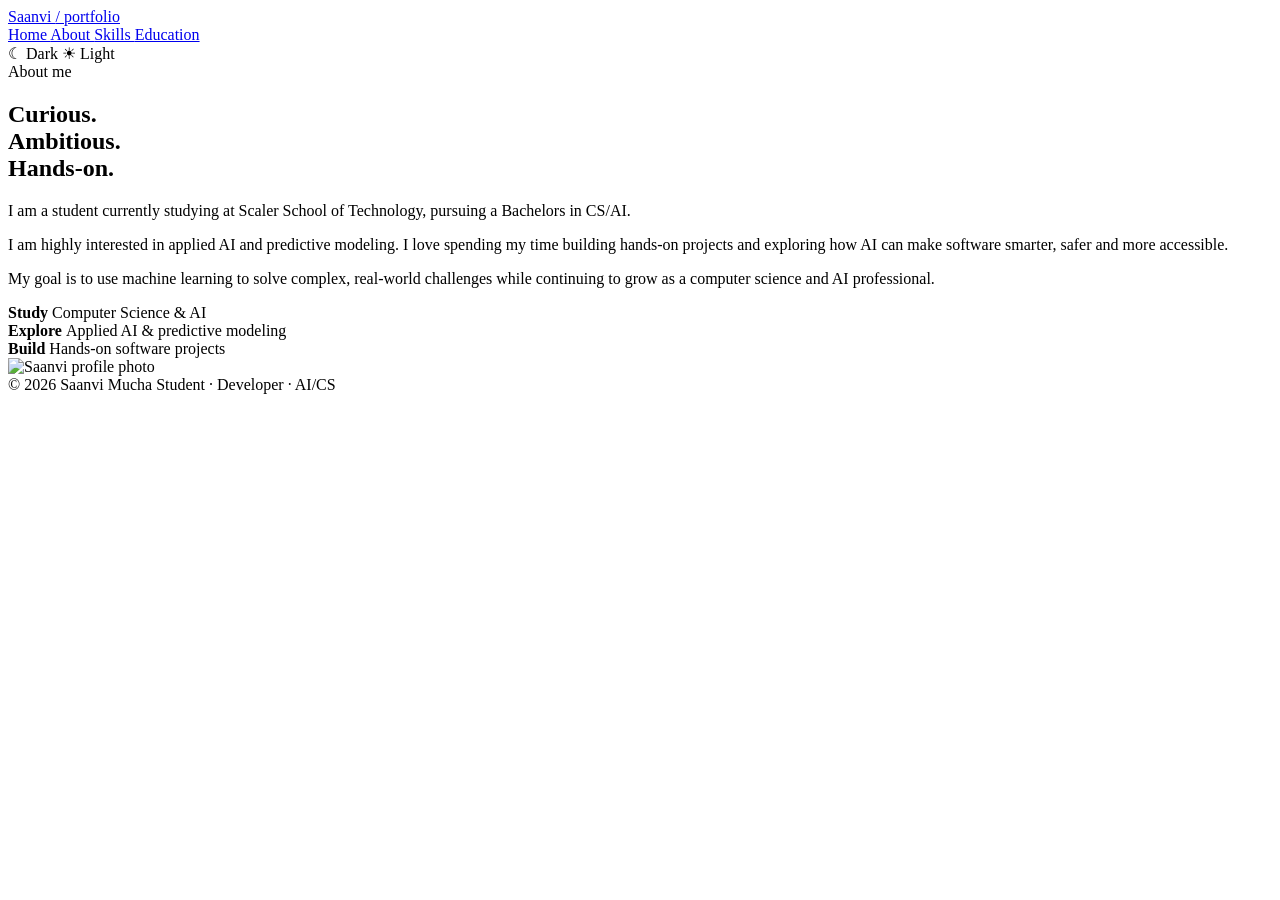
==== about.html @ 6f3a9a1b "Add files via upload" ====
<!DOCTYPE html>
<html lang="en">
    <head>
        <meta charset="utf-8"/>
        <meta content="width=device-width, initial-scale=1" name="viewport"/>
        <meta content="Saanvi Mucha — student, developer and AI/CS undergraduate portfolio." name="description"/>
        <title>
            Saanvi — About
        </title>
        <link href="css/style.css" rel="stylesheet"/>
    </head>
    <body>
        <input hidden="" id="dark" type="checkbox"/>
        <div class="site">
            <header class="nav">
                <div class="container nav-inner">
                    <a class="logo" href="index.html">
                        Saanvi
                        <span>
                            / portfolio
                        </span>
                    </a>
                    <nav class="links">
                        <a href="index.html">
                            Home
                        </a>
                        <a class="active" href="about.html">
                            About
                        </a>
                        <a href="skills.html">
                            Skills
                        </a>
                        <a href="education.html">
                            Education
                        </a>
                    </nav>
                    <div class="theme-toggle">
                        <label for="dark">
                            <span class="dark">
                                ☾ Dark
                            </span>
                            <span class="light">
                                ☀ Light
                            </span>
                        </label>
                    </div>
                </div>
            </header>
            <main>
                <section class="page-hero">
                    <div class="container">
                        <div class="eyebrow">
                            About me
                        </div>
                        <h1>
                            Curious.
                            <br/>
                            Ambitious.
                            <br/>
                            Hands-on.
                        </h1>
                    </div>
                </section>
                <section class="section">
                    <div class="container about-layout">
                        <div class="about-copy">
                            <p>
                                I am a student currently studying at Scaler School of Technology, pursuing a Bachelors in CS/AI.
                            </p>
                            <p>
                                I am highly interested in applied AI and predictive modeling. I love spending my time building hands-on projects and exploring how AI can make software smarter, safer and more accessible.
                            </p>
                            <p>
                                My goal is to use machine learning to solve complex, real-world challenges while continuing to grow as a computer science and AI professional.
                            </p>
                            <div class="about-highlights">
                                <div class="highlight">
                                    <strong>
                                        Study
                                    </strong>
                                    <span>
                                        Computer Science &amp; AI
                                    </span>
                                </div>
                                <div class="highlight">
                                    <strong>
                                        Explore
                                    </strong>
                                    <span>
                                        Applied AI &amp; predictive modeling
                                    </span>
                                </div>
                                <div class="highlight">
                                    <strong>
                                        Build
                                    </strong>
                                    <span>
                                        Hands-on software projects
                                    </span>
                                </div>
                            </div>
                        </div>
                        <div class="profile-placeholder">
                            <img alt="Saanvi profile photo" src="images/profile.jpg"/>
                        </div>
                    </div>
                </section>
            </main>
            <footer class="footer">
                <div class="container footer-inner">
                    <span>
                        © 2026 Saanvi Mucha
                    </span>
                    <span>
                        Student · Developer · AI/CS
                    </span>
                </div>
            </footer>
        </div>
    </body>
</html>
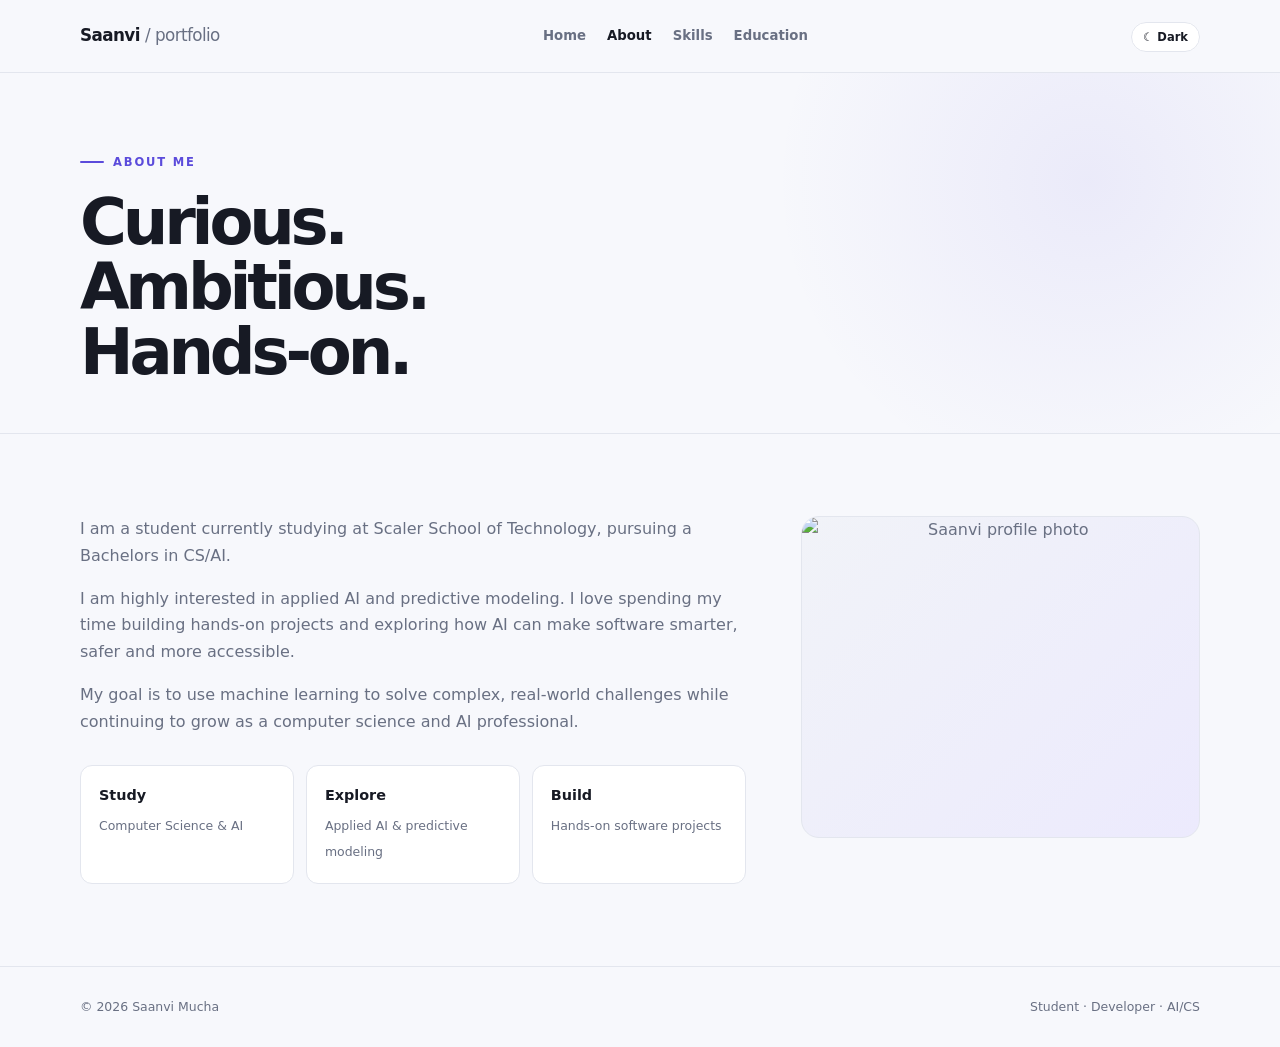
==== commit f02ea22c: "Fix stylesheet link path in about.html" ====
--- a/about.html
+++ b/about.html
@@ -7,7 +7,7 @@
         <title>
             Saanvi — About
         </title>
-        <link href="css/style.css" rel="stylesheet"/>
+        <link href="style.css" rel="stylesheet"/>
     </head>
     <body>
         <input hidden="" id="dark" type="checkbox"/>
--- a/style.css
+++ b/style.css
@@ -0,0 +1,773 @@
+:root {
+    --bg:#f7f8fc;
+    --surface:#ffffff;
+    --surface-2:#f1f3f8;
+    --text:#171a24;
+    --muted:#697083;
+    --border:#e3e6ee;
+    --accent:#5b4bdb;
+    --accent-2:#e65b91;
+    --accent-3:#20a99d;
+    --accent-soft:#eceafd;
+    --shadow:0 12px 35px rgba(25,29,45,.07);
+}
+#dark:checked ~ .site {
+    --bg:#0d1018;
+    --surface:#151925;
+    --surface-2:#1e2331;
+    --text:#f5f6fb;
+    --muted:#a6adbf;
+    --border:#2c3242;
+    --accent:#9a8cff;
+    --accent-2:#f080ad;
+    --accent-3:#4dd2c5;
+    --accent-soft:#29264a;
+    --shadow:0 15px 40px rgba(0,0,0,.25);
+}
+* {
+    box-sizing:border-box;
+    margin:0;
+    padding:0;
+}
+html {
+    scroll-behavior:smooth;
+}
+body {
+    font-family:Inter,ui-sans-serif,system-ui,-apple-system,BlinkMacSystemFont,"Segoe UI",Arial,sans-serif;
+    background:var(--bg);
+    color:var(--text);
+    line-height:1.65;
+}
+a {
+    color:inherit;
+    text-decoration:none;
+}
+.site {
+    min-height:100vh;
+    background:var(--bg);
+    color:var(--text);
+}
+.container {
+    width:min(1120px,90%);
+    margin:auto;
+}
+/* NAVIGATION */ .nav {
+    position:sticky;
+    top:0;
+    z-index:30;
+    background:color-mix(in srgb,var(--bg) 92%,transparent);
+    backdrop-filter:blur(14px);
+    border-bottom:1px solid var(--border);
+}
+.nav-inner {
+    min-height:72px;
+    display:flex;
+    align-items:center;
+    justify-content:space-between;
+    gap:25px;
+}
+.logo {
+    font-size:1.05rem;
+    font-weight:800;
+    letter-spacing:-.035em;
+}
+.logo span {
+    font-weight:450;
+    color:var(--muted);
+}
+.links {
+    display:flex;
+    align-items:center;
+    gap:21px;
+}
+.links a {
+    font-size:.83rem;
+    color:var(--muted);
+    font-weight:650;
+}
+.links a:hover,.links a.active {
+    color:var(--text);
+}
+.theme-toggle {
+    position:relative;
+}
+.theme-toggle input {
+    position:absolute;
+    opacity:0;
+}
+.theme-toggle label {
+    cursor:pointer;
+    border:1px solid var(--border);
+    padding:7px 11px;
+    border-radius:999px;
+    font-size:.72rem;
+    font-weight:700;
+    background:var(--surface);
+}
+.theme-toggle .light {
+    display:none;
+}
+#dark:checked ~ .site .theme-toggle .dark {
+    display:none;
+}
+#dark:checked ~ .site .theme-toggle .light {
+    display:inline;
+}
+/* HOME */ .hero {
+    padding:92px 0 88px;
+    border-bottom:1px solid var(--border);
+    background: radial-gradient(circle at 84% 20%,rgba(91,75,219,.10),transparent 28%), radial-gradient(circle at 93% 82%,rgba(230,91,145,.08),transparent 24%);
+}
+.hero-inner {
+    display:grid;
+    grid-template-columns:1.2fr .8fr;
+    gap:70px;
+    align-items:center;
+}
+.eyebrow {
+    display:inline-flex;
+    align-items:center;
+    gap:9px;
+    color:var(--accent);
+    font-size:.72rem;
+    text-transform:uppercase;
+    letter-spacing:.16em;
+    font-weight:850;
+    margin-bottom:18px;
+}
+.eyebrow:before {
+    content:"";
+    width:24px;
+    height:2px;
+    background:var(--accent);
+    border-radius:5px;
+}
+h1 {
+    font-size:clamp(2.8rem,5.2vw,5rem);
+    line-height:1.02;
+    letter-spacing:-.065em;
+    font-weight:780;
+    max-width:720px;
+}
+.hero h1 span {
+    color:var(--accent);
+}
+.lead {
+    font-size:1.02rem;
+    color:var(--muted);
+    max-width:650px;
+    margin:24px 0 28px;
+}
+.actions {
+    display:flex;
+    gap:11px;
+    flex-wrap:wrap;
+}
+.btn {
+    display:inline-block;
+    padding:11px 17px;
+    border:1px solid var(--border);
+    border-radius:8px;
+    font-size:.84rem;
+    font-weight:750;
+    background:var(--surface);
+}
+.btn.primary {
+    color:#fff;
+    background:var(--accent);
+    border-color:var(--accent);
+    box-shadow:0 9px 22px rgba(91,75,219,.20);
+}
+.btn:hover {
+    border-color:var(--accent);
+}
+/* PROFESSIONAL HERO CARD */ .hero-card {
+    background:var(--surface);
+    border:1px solid var(--border);
+    border-radius:20px;
+    padding:27px;
+    box-shadow:var(--shadow);
+}
+.hero-card-top {
+    display:flex;
+    justify-content:space-between;
+    align-items:center;
+    margin-bottom:42px;
+}
+.hero-card-label {
+    font-size:.7rem;
+    text-transform:uppercase;
+    letter-spacing:.13em;
+    color:var(--muted);
+    font-weight:750;
+}
+.hero-mark {
+    width:52px;
+    height:52px;
+    border-radius:14px;
+    background:var(--accent-soft);
+    color:var(--accent);
+    display:grid;
+    place-items:center;
+    font-size:1.05rem;
+    font-weight:850;
+}
+.hero-card-copy h2 {
+    font-size:1.55rem;
+    line-height:1.2;
+    letter-spacing:-.04em;
+    margin-bottom:10px;
+}
+.hero-card-copy p {
+    font-size:.9rem;
+    color:var(--muted);
+}
+.hero-card-bottom {
+    display:grid;
+    grid-template-columns:1fr 1fr;
+    gap:18px;
+    margin-top:34px;
+    padding-top:18px;
+    border-top:1px solid var(--border);
+}
+.hero-stat strong {
+    display:block;
+    font-size:.9rem;
+}
+.hero-stat span {
+    font-size:.7rem;
+    color:var(--muted);
+}
+/* SECTIONS */ .section {
+    padding:82px 0;
+}
+.section-head {
+    display:flex;
+    justify-content:space-between;
+    align-items:end;
+    gap:35px;
+    margin-bottom:32px;
+}
+.section-kicker {
+    color:var(--accent);
+    font-size:.7rem;
+    text-transform:uppercase;
+    letter-spacing:.16em;
+    font-weight:850;
+    margin-bottom:9px;
+}
+.section-title {
+    font-size:clamp(2rem,3.5vw,3rem);
+    line-height:1.05;
+    letter-spacing:-.055em;
+}
+.section-intro {
+    max-width:560px;
+    color:var(--muted);
+    font-size:.92rem;
+}
+.grid {
+    display:grid;
+    gap:18px;
+}
+.grid-2 {
+    grid-template-columns:repeat(2,1fr);
+}
+.grid-3 {
+    grid-template-columns:repeat(3,1fr);
+}
+.card {
+    background:var(--surface);
+    border:1px solid var(--border);
+    border-radius:15px;
+    padding:25px;
+    box-shadow:var(--shadow);
+}
+.card h3 {
+    font-size:1.08rem;
+    letter-spacing:-.02em;
+    margin-bottom:7px;
+}
+.card p {
+    color:var(--muted);
+    font-size:.9rem;
+}
+.number {
+    font-size:.7rem;
+    color:var(--accent);
+    font-weight:850;
+    margin-bottom:25px;
+}
+.tags {
+    display:flex;
+    gap:7px;
+    flex-wrap:wrap;
+    margin-top:16px;
+}
+.tag {
+    font-size:.7rem;
+    color:var(--muted);
+    border:1px solid var(--border);
+    padding:5px 9px;
+    border-radius:999px;
+    background:var(--surface-2);
+}
+/* INNER PAGES */ .page-hero {
+    padding:72px 0 48px;
+    border-bottom:1px solid var(--border);
+    background:radial-gradient(circle at 85% 30%,rgba(91,75,219,.08),transparent 28%);
+}
+.page-hero h1 {
+    font-size:clamp(2.6rem,5vw,4.3rem);
+}
+.about-layout {
+    display:grid;
+    grid-template-columns:1.25fr .75fr;
+    gap:55px;
+    align-items:start;
+}
+.about-copy p {
+    color:var(--muted);
+    font-size:1rem;
+    margin-bottom:17px;
+}
+.profile-placeholder {
+    min-height:320px;
+    border:1px solid var(--border);
+    border-radius:18px;
+    display:grid;
+    place-items:center;
+    text-align:center;
+    color:var(--muted);
+    background:linear-gradient(135deg,var(--surface-2),var(--accent-soft));
+}
+.skill {
+    margin-bottom:20px;
+}
+.skill-top {
+    display:flex;
+    justify-content:space-between;
+    margin-bottom:7px;
+}
+.skill-top span:last-child {
+    color:var(--muted);
+    font-size:.75rem;
+}
+.bar {
+    height:7px;
+    background:var(--surface-2);
+    border-radius:20px;
+    overflow:hidden;
+}
+.fill {
+    height:100%;
+    background:linear-gradient(90deg,var(--accent),var(--accent-2));
+    width:75%;
+}
+.timeline {
+    border-left:1px solid var(--border);
+    padding-left:25px;
+}
+.timeline-item {
+    position:relative;
+    padding-bottom:32px;
+}
+.timeline-item:before {
+    content:"";
+    position:absolute;
+    width:8px;
+    height:8px;
+    border-radius:50%;
+    background:var(--accent);
+    left:-30px;
+    top:8px;
+}
+.timeline-date {
+    font-size:.7rem;
+    color:var(--accent);
+    font-weight:800;
+    letter-spacing:.1em;
+    text-transform:uppercase;
+}
+.project-card {
+    min-height:250px;
+}
+.project-image {
+    height:125px;
+    border:1px dashed var(--border);
+    border-radius:10px;
+    display:grid;
+    place-items:center;
+    color:var(--muted);
+    background:var(--surface-2);
+    margin-bottom:18px;
+}
+.post-meta {
+    font-size:.7rem;
+    color:var(--accent);
+    margin-bottom:8px;
+    font-weight:800;
+}
+.contact-list {
+    display:grid;
+    gap:10px;
+}
+.contact-item {
+    padding:17px;
+    border:1px solid var(--border);
+    border-radius:12px;
+    background:var(--surface);
+}
+.contact-item small {
+    display:block;
+    color:var(--accent);
+    font-size:.68rem;
+    text-transform:uppercase;
+    letter-spacing:.12em;
+    font-weight:800;
+}
+.form {
+    display:grid;
+    gap:14px;
+}
+label {
+    font-size:.8rem;
+    font-weight:750;
+}
+input,textarea {
+    width:100%;
+    margin-top:6px;
+    background:var(--surface);
+    color:var(--text);
+    border:1px solid var(--border);
+    border-radius:7px;
+    padding:11px;
+    font:inherit;
+}
+input:focus,textarea:focus {
+    outline:2px solid var(--accent-soft);
+    border-color:var(--accent);
+}
+textarea {
+    min-height:145px;
+    resize:vertical;
+}
+.notice {
+    padding:14px 17px;
+    border:1px solid var(--border);
+    background:var(--surface-2);
+    border-radius:10px;
+    color:var(--muted);
+}
+.footer {
+    border-top:1px solid var(--border);
+    padding:30px 0;
+    color:var(--muted);
+    font-size:.78rem;
+}
+.footer-inner {
+    display:flex;
+    justify-content:space-between;
+    gap:20px;
+    flex-wrap:wrap;
+}
+@media(max-width:800px) {
+    .links {
+        gap:11px;
+    }
+    .links a:nth-child(n+5) {
+        display:none;
+    }
+    .hero {
+        padding:70px 0;
+    }
+    .hero-inner,.about-layout,.grid-2,.grid-3 {
+        grid-template-columns:1fr;
+    }
+    .hero-inner {
+        gap:42px;
+    }
+    .section {
+        padding:62px 0;
+    }
+    .section-head {
+        display:block;
+    }
+    .section-intro {
+        margin-top:12px;
+    }
+    .nav-inner {
+        min-height:65px;
+    }
+}
+/* Portfolio polish */ .home-intro {
+    display:grid;
+    grid-template-columns:1.05fr .95fr;
+    gap:45px;
+    align-items:start;
+}
+.focus-list {
+    display:grid;
+    gap:10px;
+}
+.focus-item {
+    display:flex;
+    gap:13px;
+    align-items:flex-start;
+    padding:15px 0;
+    border-bottom:1px solid var(--border);
+}
+.focus-item:last-child {
+    border-bottom:0;
+}
+.focus-dot {
+    width:8px;
+    height:8px;
+    border-radius:50%;
+    background:var(--accent);
+    margin-top:9px;
+    flex:none;
+}
+.focus-item strong {
+    display:block;
+    font-size:.9rem;
+}
+.focus-item span {
+    display:block;
+    color:var(--muted);
+    font-size:.82rem;
+    margin-top:2px;
+}
+.mini-label {
+    font-size:.68rem;
+    text-transform:uppercase;
+    letter-spacing:.14em;
+    color:var(--accent);
+    font-weight:850;
+}
+.about-highlights {
+    display:grid;
+    grid-template-columns:repeat(3,1fr);
+    gap:12px;
+    margin-top:30px;
+}
+.highlight {
+    padding:18px;
+    border:1px solid var(--border);
+    border-radius:12px;
+    background:var(--surface);
+}
+.highlight strong {
+    display:block;
+    font-size:.9rem;
+    margin-bottom:4px;
+}
+.highlight span {
+    color:var(--muted);
+    font-size:.78rem;
+}
+.skill-group {
+    margin-bottom:30px;
+}
+.skill-group h3 {
+    font-size:1rem;
+    margin-bottom:15px;
+}
+.skill-pills {
+    display:flex;
+    gap:9px;
+    flex-wrap:wrap;
+}
+.skill-pill {
+    padding:9px 13px;
+    border:1px solid var(--border);
+    background:var(--surface);
+    border-radius:9px;
+    font-size:.82rem;
+    font-weight:700;
+}
+.edu-main {
+    position:relative;
+    padding-left:30px;
+    border-left:2px solid var(--border);
+}
+.edu-main:before {
+    content:"";
+    position:absolute;
+    left:-6px;
+    top:2px;
+    width:10px;
+    height:10px;
+    border-radius:50%;
+    background:var(--accent);
+}
+.edu-date {
+    font-size:.72rem;
+    color:var(--accent);
+    font-weight:850;
+    letter-spacing:.1em;
+    text-transform:uppercase;
+}
+.edu-main h2 {
+    font-size:1.55rem;
+    letter-spacing:-.035em;
+    margin:8px 0 4px;
+}
+.edu-main .school {
+    color:var(--muted);
+    font-size:.92rem;
+}
+.cert-list {
+    display:grid;
+    gap:11px;
+    margin-top:16px;
+}
+.cert {
+    padding:13px 14px;
+    border:1px solid var(--border);
+    border-radius:10px;
+    background:var(--surface);
+}
+.cert strong {
+    font-size:.82rem;
+}
+.resume-head {
+    display:flex;
+    justify-content:space-between;
+    gap:25px;
+    align-items:start;
+    padding-bottom:25px;
+    margin-bottom:25px;
+    border-bottom:1px solid var(--border);
+}
+.resume-head h2 {
+    font-size:1.8rem;
+    letter-spacing:-.04em;
+}
+.resume-meta {
+    color:var(--muted);
+    font-size:.82rem;
+    text-align:right;
+}
+.resume-section {
+    padding:19px 0;
+    border-bottom:1px solid var(--border);
+}
+.resume-section:last-child {
+    border-bottom:0;
+}
+.resume-section h3 {
+    font-size:.7rem;
+    color:var(--accent);
+    text-transform:uppercase;
+    letter-spacing:.14em;
+    margin-bottom:9px;
+}
+.resume-section p {
+    color:var(--muted);
+    font-size:.88rem;
+}
+.blog-card {
+    display:flex;
+    flex-direction:column;
+    height:100%;
+}
+.blog-card .read {
+    margin-top:auto;
+    padding-top:20px;
+    color:var(--accent);
+    font-size:.8rem;
+    font-weight:800;
+}
+.contact-intro {
+    max-width:620px;
+    color:var(--muted);
+    margin-bottom:28px;
+}
+@media(max-width:800px) {
+    .home-intro,.about-highlights {
+        grid-template-columns:1fr;
+    }
+    .resume-head {
+        display:block;
+    }
+    .resume-meta {
+        text-align:left;
+        margin-top:10px;
+    }
+}
+/* Education additions */ .education-list {
+    display:grid;
+    gap:1rem;
+    margin-top:1.5rem;
+}
+.education-card {
+    display:grid;
+    grid-template-columns:minmax(90px,140px) 1fr;
+    gap:1.25rem;
+    align-items:start;
+    padding:1.25rem 1.4rem;
+    border:1px solid rgba(91,75,219,.16);
+    border-radius:16px;
+    background:rgba(255,255,255,.7);
+    box-shadow:0 8px 24px rgba(20,24,40,.05);
+}
+.education-card h3 {
+    margin:.1rem 0 .35rem;
+}
+.education-card p {
+    margin:0;
+    opacity:.78;
+}
+.education-year {
+    font-weight:700;
+    color:#5b4bdb;
+}
+.education-status {
+    display:inline-block;
+    margin-top:.65rem;
+    padding:.28rem .65rem;
+    border-radius:999px;
+    background:rgba(32,169,157,.12);
+    color:#168579;
+    font-size:.82rem;
+    font-weight:600;
+}
+@media (max-width:600px) {
+    .education-card {
+        grid-template-columns:1fr;
+        gap:.5rem;
+    }
+}
+.hero-photo {
+    width:82px;
+    height:82px;
+    border-radius:14px;
+    overflow:hidden;
+    border:1px solid var(--border);
+    flex:0 0 auto;
+    background:var(--surface-2);
+}
+.hero-photo img {
+    width:100%;
+    height:100%;
+    display:block;
+    object-fit:cover;
+    object-position:center top;
+}
+@media (max-width:600px) {
+    .hero-photo {
+        width:68px;
+        height:68px;
+    }
+}
+.profile-placeholder {
+    overflow:hidden;
+}
+.profile-placeholder img {
+    width:100%;
+    height:320px;
+    display:block;
+    object-fit:cover;
+    object-position:center top;
+}
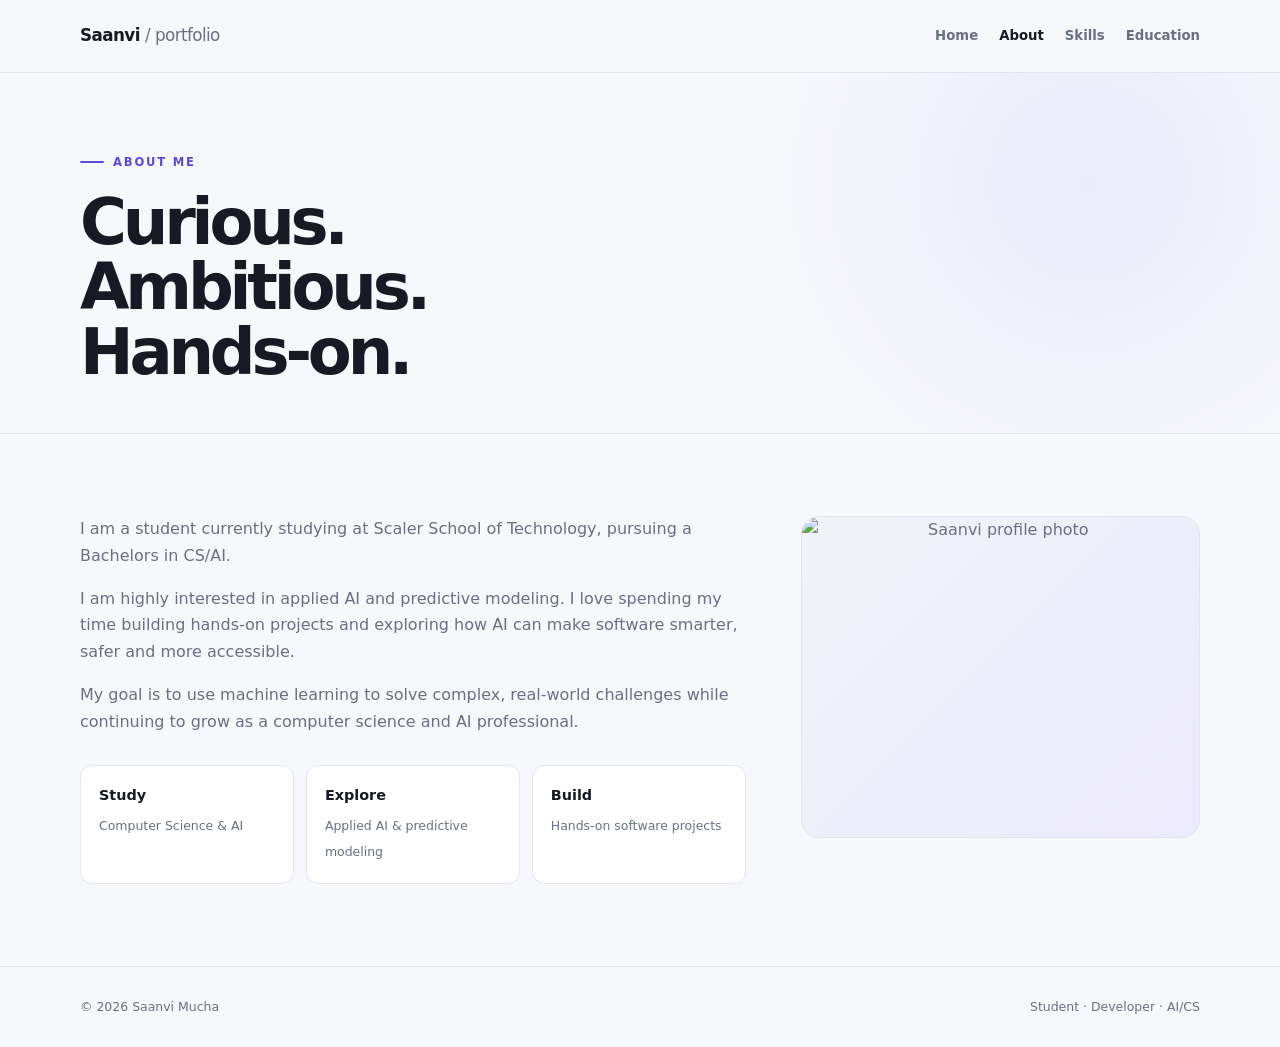
==== commit 37eb89d6: "Remove dark mode toggle from about.html Removed dark mode toggle and associated elements from the he" ====
--- a/about.html
+++ b/about.html
@@ -10,8 +10,7 @@
         <link href="style.css" rel="stylesheet"/>
     </head>
     <body>
-        <input hidden="" id="dark" type="checkbox"/>
-        <div class="site">
+       
             <header class="nav">
                 <div class="container nav-inner">
                     <a class="logo" href="index.html">
@@ -34,16 +33,7 @@
                             Education
                         </a>
                     </nav>
-                    <div class="theme-toggle">
-                        <label for="dark">
-                            <span class="dark">
-                                ☾ Dark
-                            </span>
-                            <span class="light">
-                                ☀ Light
-                            </span>
-                        </label>
-                    </div>
+                   
                 </div>
             </header>
             <main>
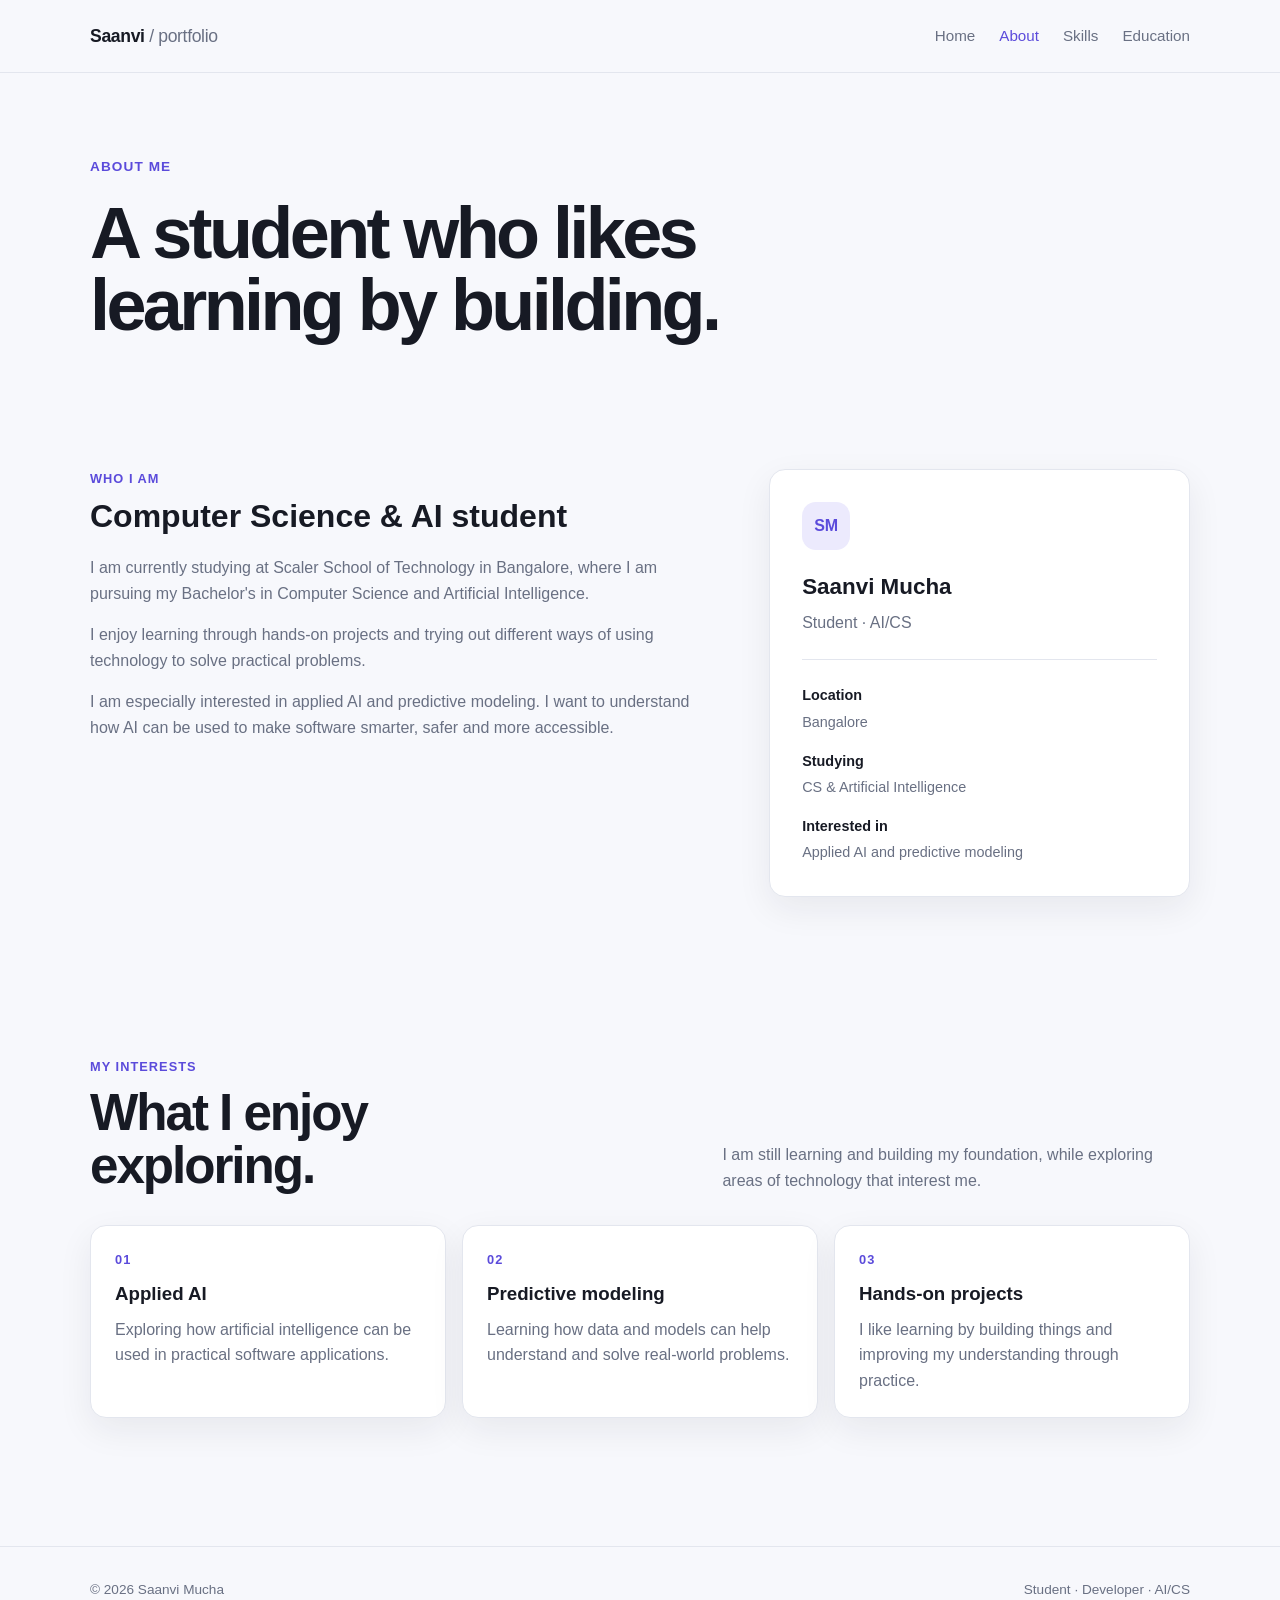
==== commit 66ad36d3: "Add files via upload" ====
--- a/about.html
+++ b/about.html
@@ -1,111 +1,234 @@
-<!DOCTYPE html>
-<html lang="en">
-    <head>
-        <meta charset="utf-8"/>
-        <meta content="width=device-width, initial-scale=1" name="viewport"/>
-        <meta content="Saanvi Mucha — student, developer and AI/CS undergraduate portfolio." name="description"/>
-        <title>
-            Saanvi — About
-        </title>
-        <link href="style.css" rel="stylesheet"/>
-    </head>
-    <body>
-       
-            <header class="nav">
-                <div class="container nav-inner">
-                    <a class="logo" href="index.html">
-                        Saanvi
-                        <span>
-                            / portfolio
-                        </span>
-                    </a>
-                    <nav class="links">
-                        <a href="index.html">
-                            Home
-                        </a>
-                        <a class="active" href="about.html">
-                            About
-                        </a>
-                        <a href="skills.html">
-                            Skills
-                        </a>
-                        <a href="education.html">
-                            Education
-                        </a>
-                    </nav>
-                   
-                </div>
-            </header>
-            <main>
-                <section class="page-hero">
-                    <div class="container">
-                        <div class="eyebrow">
-                            About me
-                        </div>
-                        <h1>
-                            Curious.
-                            <br/>
-                            Ambitious.
-                            <br/>
-                            Hands-on.
-                        </h1>
-                    </div>
-                </section>
-                <section class="section">
-                    <div class="container about-layout">
-                        <div class="about-copy">
-                            <p>
-                                I am a student currently studying at Scaler School of Technology, pursuing a Bachelors in CS/AI.
-                            </p>
-                            <p>
-                                I am highly interested in applied AI and predictive modeling. I love spending my time building hands-on projects and exploring how AI can make software smarter, safer and more accessible.
-                            </p>
-                            <p>
-                                My goal is to use machine learning to solve complex, real-world challenges while continuing to grow as a computer science and AI professional.
-                            </p>
-                            <div class="about-highlights">
-                                <div class="highlight">
-                                    <strong>
-                                        Study
-                                    </strong>
-                                    <span>
-                                        Computer Science &amp; AI
-                                    </span>
-                                </div>
-                                <div class="highlight">
-                                    <strong>
-                                        Explore
-                                    </strong>
-                                    <span>
-                                        Applied AI &amp; predictive modeling
-                                    </span>
-                                </div>
-                                <div class="highlight">
-                                    <strong>
-                                        Build
-                                    </strong>
-                                    <span>
-                                        Hands-on software projects
-                                    </span>
-                                </div>
-                            </div>
-                        </div>
-                        <div class="profile-placeholder">
-                            <img alt="Saanvi profile photo" src="images/profile.jpg"/>
-                        </div>
-                    </div>
-                </section>
-            </main>
-            <footer class="footer">
-                <div class="container footer-inner">
-                    <span>
-                        © 2026 Saanvi Mucha
-                    </span>
-                    <span>
-                        Student · Developer · AI/CS
-                    </span>
-                </div>
-            </footer>
-        </div>
-    </body>
-</html>
+<!DOCTYPE html>
+<html lang="en">
+
+<head>
+    <meta charset="UTF-8">
+    <meta name="viewport" content="width=device-width, initial-scale=1.0">
+
+    <meta name="description"
+        content="About Saanvi Mucha - Computer Science and AI student.">
+
+    <title>Saanvi - About</title>
+
+    <link rel="stylesheet" href="style.css">
+</head>
+
+<body>
+
+        <header class="navbar">
+
+            <div class="container nav-content">
+
+                <a class="logo" href="index.html">
+                    Saanvi <span>/ portfolio</span>
+                </a>
+
+                <nav class="nav-links">
+                    <a href="index.html">Home</a>
+                    <a class="active" href="about.html">About</a>
+                    <a href="skills.html">Skills</a>
+                    <a href="education.html">Education</a>
+                </nav>
+
+            </div>
+
+        </header>
+
+
+        <main>
+
+            <section class="page-intro">
+
+                <div class="container">
+
+                    <div class="eyebrow">
+                        About me
+                    </div>
+
+                    <h1>
+                        A student who likes<br>
+                        learning by building.
+                    </h1>
+
+                </div>
+
+            </section>
+
+
+            <section class="section">
+
+                <div class="container about-content">
+
+
+                    <div class="about-text">
+
+                        <div class="small-heading">
+                            Who I am
+                        </div>
+
+                        <h2>
+                            Computer Science & AI student
+                        </h2>
+
+                        <p>
+                            I am currently studying at Scaler School of Technology
+                            in Bangalore, where I am pursuing my Bachelor's in
+                            Computer Science and Artificial Intelligence.
+                        </p>
+
+                        <p>
+                            I enjoy learning through hands-on projects and trying
+                            out different ways of using technology to solve
+                            practical problems.
+                        </p>
+
+                        <p>
+                            I am especially interested in applied AI and
+                            predictive modeling. I want to understand how AI can
+                            be used to make software smarter, safer and more
+                            accessible.
+                        </p>
+
+                    </div>
+
+
+                    <div class="about-card card">
+
+                        <div class="initials about-initials">
+                            SM
+                        </div>
+
+                        <h3>
+                            Saanvi Mucha
+                        </h3>
+
+                        <p>
+                            Student · AI/CS
+                        </p>
+
+                        <div class="about-details">
+
+                            <div>
+                                <strong>Location</strong>
+                                <span>Bangalore</span>
+                            </div>
+
+                            <div>
+                                <strong>Studying</strong>
+                                <span>CS & Artificial Intelligence</span>
+                            </div>
+
+                            <div>
+                                <strong>Interested in</strong>
+                                <span>Applied AI and predictive modeling</span>
+                            </div>
+
+                        </div>
+
+                    </div>
+
+                </div>
+
+            </section>
+
+
+            <section class="section">
+
+                <div class="container">
+
+                    <div class="section-header">
+
+                        <div>
+
+                            <div class="small-heading">
+                                My interests
+                            </div>
+
+                            <h2 class="section-heading">
+                                What I enjoy<br>
+                                exploring.
+                            </h2>
+
+                        </div>
+
+                        <p class="section-description">
+                            I am still learning and building my foundation,
+                            while exploring areas of technology that interest me.
+                        </p>
+
+                    </div>
+
+
+                    <div class="interest-cards">
+
+                        <div class="card">
+                            <div class="small-label">01</div>
+
+                            <h3>
+                                Applied AI
+                            </h3>
+
+                            <p>
+                                Exploring how artificial intelligence can be
+                                used in practical software applications.
+                            </p>
+                        </div>
+
+
+                        <div class="card">
+                            <div class="small-label">02</div>
+
+                            <h3>
+                                Predictive modeling
+                            </h3>
+
+                            <p>
+                                Learning how data and models can help understand
+                                and solve real-world problems.
+                            </p>
+                        </div>
+
+
+                        <div class="card">
+                            <div class="small-label">03</div>
+
+                            <h3>
+                                Hands-on projects
+                            </h3>
+
+                            <p>
+                                I like learning by building things and improving
+                                my understanding through practice.
+                            </p>
+                        </div>
+
+                    </div>
+
+                </div>
+
+            </section>
+
+        </main>
+
+
+        <footer class="footer">
+
+            <div class="container footer-content">
+
+                <span>
+                    © 2026 Saanvi Mucha
+                </span>
+
+                <span>
+                    Student · Developer · AI/CS
+                </span>
+
+            </div>
+
+        </footer>
+
+    </div>
+
+</body>
+
+</html>
--- a/style.css
+++ b/style.css
@@ -1,773 +1,806 @@
-:root {
-    --bg:#f7f8fc;
-    --surface:#ffffff;
-    --surface-2:#f1f3f8;
-    --text:#171a24;
-    --muted:#697083;
-    --border:#e3e6ee;
-    --accent:#5b4bdb;
-    --accent-2:#e65b91;
-    --accent-3:#20a99d;
-    --accent-soft:#eceafd;
-    --shadow:0 12px 35px rgba(25,29,45,.07);
-}
-#dark:checked ~ .site {
-    --bg:#0d1018;
-    --surface:#151925;
-    --surface-2:#1e2331;
-    --text:#f5f6fb;
-    --muted:#a6adbf;
-    --border:#2c3242;
-    --accent:#9a8cff;
-    --accent-2:#f080ad;
-    --accent-3:#4dd2c5;
-    --accent-soft:#29264a;
-    --shadow:0 15px 40px rgba(0,0,0,.25);
-}
-* {
-    box-sizing:border-box;
-    margin:0;
-    padding:0;
-}
-html {
-    scroll-behavior:smooth;
-}
-body {
-    font-family:Inter,ui-sans-serif,system-ui,-apple-system,BlinkMacSystemFont,"Segoe UI",Arial,sans-serif;
-    background:var(--bg);
-    color:var(--text);
-    line-height:1.65;
-}
-a {
-    color:inherit;
-    text-decoration:none;
-}
-.site {
-    min-height:100vh;
-    background:var(--bg);
-    color:var(--text);
-}
-.container {
-    width:min(1120px,90%);
-    margin:auto;
-}
-/* NAVIGATION */ .nav {
-    position:sticky;
-    top:0;
-    z-index:30;
-    background:color-mix(in srgb,var(--bg) 92%,transparent);
-    backdrop-filter:blur(14px);
-    border-bottom:1px solid var(--border);
-}
-.nav-inner {
-    min-height:72px;
-    display:flex;
-    align-items:center;
-    justify-content:space-between;
-    gap:25px;
-}
-.logo {
-    font-size:1.05rem;
-    font-weight:800;
-    letter-spacing:-.035em;
-}
-.logo span {
-    font-weight:450;
-    color:var(--muted);
-}
-.links {
-    display:flex;
-    align-items:center;
-    gap:21px;
-}
-.links a {
-    font-size:.83rem;
-    color:var(--muted);
-    font-weight:650;
-}
-.links a:hover,.links a.active {
-    color:var(--text);
-}
-.theme-toggle {
-    position:relative;
-}
-.theme-toggle input {
-    position:absolute;
-    opacity:0;
-}
-.theme-toggle label {
-    cursor:pointer;
-    border:1px solid var(--border);
-    padding:7px 11px;
-    border-radius:999px;
-    font-size:.72rem;
-    font-weight:700;
-    background:var(--surface);
-}
-.theme-toggle .light {
-    display:none;
-}
-#dark:checked ~ .site .theme-toggle .dark {
-    display:none;
-}
-#dark:checked ~ .site .theme-toggle .light {
-    display:inline;
-}
-/* HOME */ .hero {
-    padding:92px 0 88px;
-    border-bottom:1px solid var(--border);
-    background: radial-gradient(circle at 84% 20%,rgba(91,75,219,.10),transparent 28%), radial-gradient(circle at 93% 82%,rgba(230,91,145,.08),transparent 24%);
-}
-.hero-inner {
-    display:grid;
-    grid-template-columns:1.2fr .8fr;
-    gap:70px;
-    align-items:center;
-}
-.eyebrow {
-    display:inline-flex;
-    align-items:center;
-    gap:9px;
-    color:var(--accent);
-    font-size:.72rem;
-    text-transform:uppercase;
-    letter-spacing:.16em;
-    font-weight:850;
-    margin-bottom:18px;
-}
-.eyebrow:before {
-    content:"";
-    width:24px;
-    height:2px;
-    background:var(--accent);
-    border-radius:5px;
-}
-h1 {
-    font-size:clamp(2.8rem,5.2vw,5rem);
-    line-height:1.02;
-    letter-spacing:-.065em;
-    font-weight:780;
-    max-width:720px;
-}
-.hero h1 span {
-    color:var(--accent);
-}
-.lead {
-    font-size:1.02rem;
-    color:var(--muted);
-    max-width:650px;
-    margin:24px 0 28px;
-}
-.actions {
-    display:flex;
-    gap:11px;
-    flex-wrap:wrap;
-}
-.btn {
-    display:inline-block;
-    padding:11px 17px;
-    border:1px solid var(--border);
-    border-radius:8px;
-    font-size:.84rem;
-    font-weight:750;
-    background:var(--surface);
-}
-.btn.primary {
-    color:#fff;
-    background:var(--accent);
-    border-color:var(--accent);
-    box-shadow:0 9px 22px rgba(91,75,219,.20);
-}
-.btn:hover {
-    border-color:var(--accent);
-}
-/* PROFESSIONAL HERO CARD */ .hero-card {
-    background:var(--surface);
-    border:1px solid var(--border);
-    border-radius:20px;
-    padding:27px;
-    box-shadow:var(--shadow);
-}
-.hero-card-top {
-    display:flex;
-    justify-content:space-between;
-    align-items:center;
-    margin-bottom:42px;
-}
-.hero-card-label {
-    font-size:.7rem;
-    text-transform:uppercase;
-    letter-spacing:.13em;
-    color:var(--muted);
-    font-weight:750;
-}
-.hero-mark {
-    width:52px;
-    height:52px;
-    border-radius:14px;
-    background:var(--accent-soft);
-    color:var(--accent);
-    display:grid;
-    place-items:center;
-    font-size:1.05rem;
-    font-weight:850;
-}
-.hero-card-copy h2 {
-    font-size:1.55rem;
-    line-height:1.2;
-    letter-spacing:-.04em;
-    margin-bottom:10px;
-}
-.hero-card-copy p {
-    font-size:.9rem;
-    color:var(--muted);
-}
-.hero-card-bottom {
-    display:grid;
-    grid-template-columns:1fr 1fr;
-    gap:18px;
-    margin-top:34px;
-    padding-top:18px;
-    border-top:1px solid var(--border);
-}
-.hero-stat strong {
-    display:block;
-    font-size:.9rem;
-}
-.hero-stat span {
-    font-size:.7rem;
-    color:var(--muted);
-}
-/* SECTIONS */ .section {
-    padding:82px 0;
-}
-.section-head {
-    display:flex;
-    justify-content:space-between;
-    align-items:end;
-    gap:35px;
-    margin-bottom:32px;
-}
-.section-kicker {
-    color:var(--accent);
-    font-size:.7rem;
-    text-transform:uppercase;
-    letter-spacing:.16em;
-    font-weight:850;
-    margin-bottom:9px;
-}
-.section-title {
-    font-size:clamp(2rem,3.5vw,3rem);
-    line-height:1.05;
-    letter-spacing:-.055em;
-}
-.section-intro {
-    max-width:560px;
-    color:var(--muted);
-    font-size:.92rem;
-}
-.grid {
-    display:grid;
-    gap:18px;
-}
-.grid-2 {
-    grid-template-columns:repeat(2,1fr);
-}
-.grid-3 {
-    grid-template-columns:repeat(3,1fr);
-}
-.card {
-    background:var(--surface);
-    border:1px solid var(--border);
-    border-radius:15px;
-    padding:25px;
-    box-shadow:var(--shadow);
-}
-.card h3 {
-    font-size:1.08rem;
-    letter-spacing:-.02em;
-    margin-bottom:7px;
-}
-.card p {
-    color:var(--muted);
-    font-size:.9rem;
-}
-.number {
-    font-size:.7rem;
-    color:var(--accent);
-    font-weight:850;
-    margin-bottom:25px;
-}
-.tags {
-    display:flex;
-    gap:7px;
-    flex-wrap:wrap;
-    margin-top:16px;
-}
-.tag {
-    font-size:.7rem;
-    color:var(--muted);
-    border:1px solid var(--border);
-    padding:5px 9px;
-    border-radius:999px;
-    background:var(--surface-2);
-}
-/* INNER PAGES */ .page-hero {
-    padding:72px 0 48px;
-    border-bottom:1px solid var(--border);
-    background:radial-gradient(circle at 85% 30%,rgba(91,75,219,.08),transparent 28%);
-}
-.page-hero h1 {
-    font-size:clamp(2.6rem,5vw,4.3rem);
-}
-.about-layout {
-    display:grid;
-    grid-template-columns:1.25fr .75fr;
-    gap:55px;
-    align-items:start;
-}
-.about-copy p {
-    color:var(--muted);
-    font-size:1rem;
-    margin-bottom:17px;
-}
-.profile-placeholder {
-    min-height:320px;
-    border:1px solid var(--border);
-    border-radius:18px;
-    display:grid;
-    place-items:center;
-    text-align:center;
-    color:var(--muted);
-    background:linear-gradient(135deg,var(--surface-2),var(--accent-soft));
-}
-.skill {
-    margin-bottom:20px;
-}
-.skill-top {
-    display:flex;
-    justify-content:space-between;
-    margin-bottom:7px;
-}
-.skill-top span:last-child {
-    color:var(--muted);
-    font-size:.75rem;
-}
-.bar {
-    height:7px;
-    background:var(--surface-2);
-    border-radius:20px;
-    overflow:hidden;
-}
-.fill {
-    height:100%;
-    background:linear-gradient(90deg,var(--accent),var(--accent-2));
-    width:75%;
-}
-.timeline {
-    border-left:1px solid var(--border);
-    padding-left:25px;
-}
-.timeline-item {
-    position:relative;
-    padding-bottom:32px;
-}
-.timeline-item:before {
-    content:"";
-    position:absolute;
-    width:8px;
-    height:8px;
-    border-radius:50%;
-    background:var(--accent);
-    left:-30px;
-    top:8px;
-}
-.timeline-date {
-    font-size:.7rem;
-    color:var(--accent);
-    font-weight:800;
-    letter-spacing:.1em;
-    text-transform:uppercase;
-}
-.project-card {
-    min-height:250px;
-}
-.project-image {
-    height:125px;
-    border:1px dashed var(--border);
-    border-radius:10px;
-    display:grid;
-    place-items:center;
-    color:var(--muted);
-    background:var(--surface-2);
-    margin-bottom:18px;
-}
-.post-meta {
-    font-size:.7rem;
-    color:var(--accent);
-    margin-bottom:8px;
-    font-weight:800;
-}
-.contact-list {
-    display:grid;
-    gap:10px;
-}
-.contact-item {
-    padding:17px;
-    border:1px solid var(--border);
-    border-radius:12px;
-    background:var(--surface);
-}
-.contact-item small {
-    display:block;
-    color:var(--accent);
-    font-size:.68rem;
-    text-transform:uppercase;
-    letter-spacing:.12em;
-    font-weight:800;
-}
-.form {
-    display:grid;
-    gap:14px;
-}
-label {
-    font-size:.8rem;
-    font-weight:750;
-}
-input,textarea {
-    width:100%;
-    margin-top:6px;
-    background:var(--surface);
-    color:var(--text);
-    border:1px solid var(--border);
-    border-radius:7px;
-    padding:11px;
-    font:inherit;
-}
-input:focus,textarea:focus {
-    outline:2px solid var(--accent-soft);
-    border-color:var(--accent);
-}
-textarea {
-    min-height:145px;
-    resize:vertical;
-}
-.notice {
-    padding:14px 17px;
-    border:1px solid var(--border);
-    background:var(--surface-2);
-    border-radius:10px;
-    color:var(--muted);
-}
-.footer {
-    border-top:1px solid var(--border);
-    padding:30px 0;
-    color:var(--muted);
-    font-size:.78rem;
-}
-.footer-inner {
-    display:flex;
-    justify-content:space-between;
-    gap:20px;
-    flex-wrap:wrap;
-}
-@media(max-width:800px) {
-    .links {
-        gap:11px;
-    }
-    .links a:nth-child(n+5) {
-        display:none;
-    }
-    .hero {
-        padding:70px 0;
-    }
-    .hero-inner,.about-layout,.grid-2,.grid-3 {
-        grid-template-columns:1fr;
-    }
-    .hero-inner {
-        gap:42px;
-    }
-    .section {
-        padding:62px 0;
-    }
-    .section-head {
-        display:block;
-    }
-    .section-intro {
-        margin-top:12px;
-    }
-    .nav-inner {
-        min-height:65px;
-    }
-}
-/* Portfolio polish */ .home-intro {
-    display:grid;
-    grid-template-columns:1.05fr .95fr;
-    gap:45px;
-    align-items:start;
-}
-.focus-list {
-    display:grid;
-    gap:10px;
-}
-.focus-item {
-    display:flex;
-    gap:13px;
-    align-items:flex-start;
-    padding:15px 0;
-    border-bottom:1px solid var(--border);
-}
-.focus-item:last-child {
-    border-bottom:0;
-}
-.focus-dot {
-    width:8px;
-    height:8px;
-    border-radius:50%;
-    background:var(--accent);
-    margin-top:9px;
-    flex:none;
-}
-.focus-item strong {
-    display:block;
-    font-size:.9rem;
-}
-.focus-item span {
-    display:block;
-    color:var(--muted);
-    font-size:.82rem;
-    margin-top:2px;
-}
-.mini-label {
-    font-size:.68rem;
-    text-transform:uppercase;
-    letter-spacing:.14em;
-    color:var(--accent);
-    font-weight:850;
-}
-.about-highlights {
-    display:grid;
-    grid-template-columns:repeat(3,1fr);
-    gap:12px;
-    margin-top:30px;
-}
-.highlight {
-    padding:18px;
-    border:1px solid var(--border);
-    border-radius:12px;
-    background:var(--surface);
-}
-.highlight strong {
-    display:block;
-    font-size:.9rem;
-    margin-bottom:4px;
-}
-.highlight span {
-    color:var(--muted);
-    font-size:.78rem;
-}
-.skill-group {
-    margin-bottom:30px;
-}
-.skill-group h3 {
-    font-size:1rem;
-    margin-bottom:15px;
-}
-.skill-pills {
-    display:flex;
-    gap:9px;
-    flex-wrap:wrap;
-}
-.skill-pill {
-    padding:9px 13px;
-    border:1px solid var(--border);
-    background:var(--surface);
-    border-radius:9px;
-    font-size:.82rem;
-    font-weight:700;
-}
-.edu-main {
-    position:relative;
-    padding-left:30px;
-    border-left:2px solid var(--border);
-}
-.edu-main:before {
-    content:"";
-    position:absolute;
-    left:-6px;
-    top:2px;
-    width:10px;
-    height:10px;
-    border-radius:50%;
-    background:var(--accent);
-}
-.edu-date {
-    font-size:.72rem;
-    color:var(--accent);
-    font-weight:850;
-    letter-spacing:.1em;
-    text-transform:uppercase;
-}
-.edu-main h2 {
-    font-size:1.55rem;
-    letter-spacing:-.035em;
-    margin:8px 0 4px;
-}
-.edu-main .school {
-    color:var(--muted);
-    font-size:.92rem;
-}
-.cert-list {
-    display:grid;
-    gap:11px;
-    margin-top:16px;
-}
-.cert {
-    padding:13px 14px;
-    border:1px solid var(--border);
-    border-radius:10px;
-    background:var(--surface);
-}
-.cert strong {
-    font-size:.82rem;
-}
-.resume-head {
-    display:flex;
-    justify-content:space-between;
-    gap:25px;
-    align-items:start;
-    padding-bottom:25px;
-    margin-bottom:25px;
-    border-bottom:1px solid var(--border);
-}
-.resume-head h2 {
-    font-size:1.8rem;
-    letter-spacing:-.04em;
-}
-.resume-meta {
-    color:var(--muted);
-    font-size:.82rem;
-    text-align:right;
-}
-.resume-section {
-    padding:19px 0;
-    border-bottom:1px solid var(--border);
-}
-.resume-section:last-child {
-    border-bottom:0;
-}
-.resume-section h3 {
-    font-size:.7rem;
-    color:var(--accent);
-    text-transform:uppercase;
-    letter-spacing:.14em;
-    margin-bottom:9px;
-}
-.resume-section p {
-    color:var(--muted);
-    font-size:.88rem;
-}
-.blog-card {
-    display:flex;
-    flex-direction:column;
-    height:100%;
-}
-.blog-card .read {
-    margin-top:auto;
-    padding-top:20px;
-    color:var(--accent);
-    font-size:.8rem;
-    font-weight:800;
-}
-.contact-intro {
-    max-width:620px;
-    color:var(--muted);
-    margin-bottom:28px;
-}
-@media(max-width:800px) {
-    .home-intro,.about-highlights {
-        grid-template-columns:1fr;
-    }
-    .resume-head {
-        display:block;
-    }
-    .resume-meta {
-        text-align:left;
-        margin-top:10px;
-    }
-}
-/* Education additions */ .education-list {
-    display:grid;
-    gap:1rem;
-    margin-top:1.5rem;
-}
-.education-card {
-    display:grid;
-    grid-template-columns:minmax(90px,140px) 1fr;
-    gap:1.25rem;
-    align-items:start;
-    padding:1.25rem 1.4rem;
-    border:1px solid rgba(91,75,219,.16);
-    border-radius:16px;
-    background:rgba(255,255,255,.7);
-    box-shadow:0 8px 24px rgba(20,24,40,.05);
-}
-.education-card h3 {
-    margin:.1rem 0 .35rem;
-}
-.education-card p {
-    margin:0;
-    opacity:.78;
-}
-.education-year {
-    font-weight:700;
-    color:#5b4bdb;
-}
-.education-status {
-    display:inline-block;
-    margin-top:.65rem;
-    padding:.28rem .65rem;
-    border-radius:999px;
-    background:rgba(32,169,157,.12);
-    color:#168579;
-    font-size:.82rem;
-    font-weight:600;
-}
-@media (max-width:600px) {
-    .education-card {
-        grid-template-columns:1fr;
-        gap:.5rem;
-    }
-}
-.hero-photo {
-    width:82px;
-    height:82px;
-    border-radius:14px;
-    overflow:hidden;
-    border:1px solid var(--border);
-    flex:0 0 auto;
-    background:var(--surface-2);
-}
-.hero-photo img {
-    width:100%;
-    height:100%;
-    display:block;
-    object-fit:cover;
-    object-position:center top;
-}
-@media (max-width:600px) {
-    .hero-photo {
-        width:68px;
-        height:68px;
-    }
-}
-.profile-placeholder {
-    overflow:hidden;
-}
-.profile-placeholder img {
-    width:100%;
-    height:320px;
-    display:block;
-    object-fit:cover;
-    object-position:center top;
-}
+:root {
+    --background: #f7f8fc;
+    --surface: #ffffff;
+    --light-surface: #f1f3f8;
+
+    --text: #171a24;
+    --muted: #697083;
+    --border: #e3e6ee;
+
+    --purple: #5b4bdb;
+    --pink: #e65b91;
+    --teal: #20a99d;
+
+    --soft-purple: #eceafd;
+
+    --shadow: 0 12px 35px rgba(25, 29, 45, 0.07);
+}
+
+
+
+#dark:checked ~ .site {
+    --background: #0d1018;
+    --surface: #151923;
+    --light-surface: #1c202c;
+
+    --text: #f3f4f8;
+    --muted: #a5abba;
+    --border: #292e3b;
+
+    --soft-purple: #25213f;
+
+    --shadow: 0 12px 35px rgba(0, 0, 0, 0.2);
+}
+
+
+* {
+    box-sizing: border-box;
+    margin: 0;
+    padding: 0;
+}
+
+
+html {
+    scroll-behavior: smooth;
+}
+
+
+body {
+    font-family: Arial, Helvetica, sans-serif;
+    background: var(--background);
+    color: var(--text);
+    line-height: 1.6;
+}
+
+
+a {
+    color: inherit;
+    text-decoration: none;
+}
+
+
+img {
+    max-width: 100%;
+    display: block;
+}
+
+
+
+.site {
+    min-height: 100vh;
+    background: var(--background);
+    color: var(--text);
+    transition: background 0.2s ease, color 0.2s ease;
+}
+
+
+
+.container {
+    width: min(1100px, 90%);
+    margin: 0 auto;
+}
+
+
+
+.navbar {
+    position: sticky;
+    top: 0;
+    z-index: 10;
+
+    background: var(--background);
+    border-bottom: 1px solid var(--border);
+
+    backdrop-filter: blur(12px);
+}
+
+
+.nav-content {
+    min-height: 72px;
+
+    display: flex;
+    align-items: center;
+    justify-content: space-between;
+
+    gap: 2rem;
+}
+
+
+.logo {
+    font-size: 1.1rem;
+    font-weight: 700;
+    letter-spacing: -0.02em;
+}
+
+
+.logo span {
+    color: var(--muted);
+    font-weight: 400;
+}
+
+
+.nav-links {
+    display: flex;
+    align-items: center;
+    gap: 1.5rem;
+}
+
+
+.nav-links a {
+    color: var(--muted);
+    font-size: 0.95rem;
+    transition: color 0.2s ease;
+}
+
+
+.nav-links a:hover,
+.nav-links a.active {
+    color: var(--purple);
+}
+
+
+.theme-switch label {
+    cursor: pointer;
+    color: var(--muted);
+    font-size: 0.9rem;
+}
+
+
+.theme-switch .light {
+    display: none;
+}
+
+
+#dark:checked ~ .site .theme-switch .dark {
+    display: none;
+}
+
+
+#dark:checked ~ .site .theme-switch .light {
+    display: inline;
+}
+
+
+
+.intro {
+    padding: 6rem 0 5rem;
+}
+
+
+.intro-content {
+    display: grid;
+    grid-template-columns: 1.1fr 0.9fr;
+    align-items: center;
+    gap: 4rem;
+}
+
+
+.eyebrow {
+    display: inline-block;
+
+    margin-bottom: 1.2rem;
+
+    color: var(--purple);
+    font-size: 0.85rem;
+    font-weight: 700;
+    letter-spacing: 0.08em;
+    text-transform: uppercase;
+}
+
+
+.intro-text h1 {
+    max-width: 650px;
+
+    font-size: clamp(3rem, 7vw, 5.5rem);
+    line-height: 0.95;
+    letter-spacing: -0.06em;
+}
+
+
+.intro-text h1 span {
+    color: var(--purple);
+}
+
+
+.lead {
+    max-width: 650px;
+    margin-top: 1.5rem;
+
+    color: var(--muted);
+    font-size: 1.1rem;
+}
+
+
+.actions {
+    display: flex;
+    flex-wrap: wrap;
+    gap: 0.8rem;
+
+    margin-top: 2rem;
+}
+
+
+.btn {
+    display: inline-block;
+
+    padding: 0.8rem 1.1rem;
+
+    border: 1px solid var(--border);
+    border-radius: 10px;
+
+    background: var(--surface);
+
+    font-size: 0.95rem;
+    font-weight: 600;
+
+    box-shadow: var(--shadow);
+}
+
+
+.btn.primary {
+    background: var(--purple);
+    border-color: var(--purple);
+    color: white;
+}
+
+
+
+.intro-card {
+    padding: 1.5rem;
+
+    border: 1px solid var(--border);
+    border-radius: 20px;
+
+    background: var(--surface);
+    box-shadow: var(--shadow);
+}
+
+
+.card-top {
+    display: flex;
+    align-items: center;
+    justify-content: space-between;
+}
+
+
+.card-label {
+    color: var(--muted);
+    font-size: 0.85rem;
+}
+
+
+.initials {
+    width: 48px;
+    height: 48px;
+
+    display: grid;
+    place-items: center;
+
+    border-radius: 14px;
+
+    background: var(--soft-purple);
+    color: var(--purple);
+
+    font-weight: 700;
+}
+
+
+.card-content {
+    margin-top: 2rem;
+}
+
+
+.card-content h2 {
+    font-size: 1.5rem;
+    line-height: 1.3;
+}
+
+
+.card-content p {
+    margin-top: 1rem;
+    color: var(--muted);
+}
+
+
+.card-info {
+    display: grid;
+    grid-template-columns: 1fr 1fr;
+
+    gap: 1rem;
+
+    margin-top: 2rem;
+    padding-top: 1.2rem;
+
+    border-top: 1px solid var(--border);
+}
+
+
+.info-item {
+    display: flex;
+    flex-direction: column;
+    gap: 0.2rem;
+}
+
+
+.info-item strong {
+    font-size: 0.95rem;
+}
+
+
+.info-item span {
+    color: var(--muted);
+    font-size: 0.8rem;
+}
+
+
+/* General sections */
+.section {
+    padding: 5rem 0;
+}
+
+
+.section-header {
+    display: grid;
+    grid-template-columns: 1fr 0.8fr;
+
+    gap: 3rem;
+    align-items: end;
+
+    margin-bottom: 2rem;
+}
+
+
+.small-heading,
+.small-label {
+    margin-bottom: 0.5rem;
+
+    color: var(--purple);
+
+    font-size: 0.8rem;
+    font-weight: 700;
+    letter-spacing: 0.08em;
+    text-transform: uppercase;
+}
+
+
+.section-heading {
+    font-size: clamp(2rem, 4vw, 3.2rem);
+    line-height: 1.05;
+    letter-spacing: -0.04em;
+}
+
+
+.section-description {
+    color: var(--muted);
+}
+
+
+
+.home-content {
+    display: grid;
+    grid-template-columns: 1.2fr 0.8fr;
+    gap: 1rem;
+}
+
+
+.card {
+    padding: 1.5rem;
+
+    border: 1px solid var(--border);
+    border-radius: 16px;
+
+    background: var(--surface);
+    box-shadow: var(--shadow);
+}
+
+
+.interest-list {
+    display: grid;
+    gap: 1rem;
+}
+
+
+.interest-item {
+    display: flex;
+    gap: 1rem;
+    align-items: flex-start;
+
+    padding-bottom: 1rem;
+
+    border-bottom: 1px solid var(--border);
+}
+
+
+.interest-item:last-child {
+    padding-bottom: 0;
+    border-bottom: none;
+}
+
+
+.interest-dot {
+    width: 9px;
+    height: 9px;
+
+    flex-shrink: 0;
+
+    margin-top: 0.5rem;
+
+    border-radius: 50%;
+    background: var(--teal);
+}
+
+
+.interest-item strong {
+    display: block;
+    margin-bottom: 0.2rem;
+}
+
+
+.interest-item span {
+    color: var(--muted);
+    font-size: 0.9rem;
+}
+
+
+.current-heading {
+    margin-bottom: 0.4rem;
+}
+
+
+.card p {
+    color: var(--muted);
+}
+
+
+
+.skill-tags {
+    display: flex;
+    flex-wrap: wrap;
+    gap: 0.5rem;
+
+    margin-top: 1.2rem;
+}
+
+
+.skill-tag {
+    padding: 0.4rem 0.7rem;
+
+    border-radius: 999px;
+
+    background: var(--soft-purple);
+    color: var(--purple);
+
+    font-size: 0.8rem;
+    font-weight: 600;
+}
+
+
+.footer {
+    margin-top: 3rem;
+    padding: 2rem 0;
+
+    border-top: 1px solid var(--border);
+
+    color: var(--muted);
+    font-size: 0.85rem;
+}
+
+
+.footer-content {
+    display: flex;
+    justify-content: space-between;
+    gap: 1rem;
+}
+
+
+
+@media (max-width: 800px) {
+
+    .nav-content {
+        flex-wrap: wrap;
+        padding: 1rem 0;
+    }
+
+
+    .nav-links {
+        order: 3;
+        width: 100%;
+        justify-content: center;
+    }
+
+
+    .intro {
+        padding: 4rem 0;
+    }
+
+
+    .intro-content,
+    .section-header,
+    .home-content {
+        grid-template-columns: 1fr;
+    }
+
+
+    .intro-text h1 {
+        font-size: 3.5rem;
+    }
+
+}
+
+
+@media (max-width: 600px) {
+
+    .nav-links {
+        gap: 0.8rem;
+    }
+
+
+    .nav-links a {
+        font-size: 0.85rem;
+    }
+
+
+    .intro-text h1 {
+        font-size: 3rem;
+    }
+
+
+    .footer-content {
+        flex-direction: column;
+    }
+
+}
+
+
+.page-intro {
+    padding: 5rem 0 3rem;
+}
+
+.page-intro h1 {
+    font-size: clamp(2.8rem, 6vw, 4.5rem);
+    line-height: 1;
+    letter-spacing: -0.05em;
+}
+
+
+
+
+.about-content {
+    display: grid;
+    grid-template-columns: 1.2fr 0.8fr;
+    gap: 3rem;
+    align-items: start;
+}
+
+.about-text h2 {
+    margin-bottom: 1.2rem;
+
+    font-size: 2rem;
+    line-height: 1.2;
+}
+
+.about-text p {
+    max-width: 650px;
+    margin-bottom: 1rem;
+
+    color: var(--muted);
+}
+
+
+.about-card {
+    padding: 2rem;
+}
+
+.about-initials {
+    margin-bottom: 1.2rem;
+}
+
+.about-card h3 {
+    margin-bottom: 0.3rem;
+    font-size: 1.4rem;
+}
+
+.about-card > p {
+    color: var(--muted);
+}
+
+
+.about-details {
+    display: grid;
+    gap: 1rem;
+
+    margin-top: 1.5rem;
+    padding-top: 1.5rem;
+
+    border-top: 1px solid var(--border);
+}
+
+.about-details div {
+    display: flex;
+    flex-direction: column;
+    gap: 0.2rem;
+}
+
+.about-details strong {
+    font-size: 0.9rem;
+}
+
+.about-details span {
+    color: var(--muted);
+    font-size: 0.9rem;
+}
+
+
+
+
+.interest-cards {
+    display: grid;
+    grid-template-columns: repeat(3, 1fr);
+    gap: 1rem;
+}
+
+.interest-cards h3 {
+    margin-bottom: 0.5rem;
+}
+
+.interest-cards p {
+    color: var(--muted);
+}
+
+
+
+@media (max-width: 800px) {
+
+    .about-content {
+        grid-template-columns: 1fr;
+    }
+
+    .interest-cards {
+        grid-template-columns: 1fr;
+    }
+
+}
+
+
+.skill-cards {
+    display: grid;
+    grid-template-columns: repeat(2, 1fr);
+    gap: 1rem;
+}
+
+
+.skill-item {
+    min-height: 220px;
+}
+
+
+.skill-number {
+    margin-bottom: 2rem;
+
+    color: var(--purple);
+
+    font-size: 0.85rem;
+    font-weight: 700;
+}
+
+
+.skill-item h3 {
+    margin-bottom: 0.5rem;
+
+    font-size: 1.4rem;
+}
+
+
+.skill-item p {
+    color: var(--muted);
+}
+
+
+.skill-bottom {
+    display: grid;
+    grid-template-columns: 1fr 1fr;
+    gap: 1rem;
+
+    margin-top: 1rem;
+}
+
+
+.skill-bottom h3 {
+    margin-bottom: 0.5rem;
+}
+
+
+.skill-bottom p {
+    color: var(--muted);
+}
+
+
+@media (max-width: 800px) {
+
+    .skill-cards,
+    .skill-bottom {
+        grid-template-columns: 1fr;
+    }
+
+}
+
+
+.education-list {
+    display: grid;
+    gap: 1rem;
+}
+
+.education-item {
+    display: grid;
+    grid-template-columns: 150px 1fr;
+    gap: 2rem;
+    align-items: start;
+}
+
+.education-year {
+    color: var(--purple);
+    font-size: 0.9rem;
+    font-weight: 700;
+}
+
+.education-item h3 {
+    margin-bottom: 0.3rem;
+    font-size: 1.3rem;
+}
+
+.education-item p {
+    color: var(--muted);
+}
+
+.education-status {
+    display: inline-block;
+    margin-top: 0.8rem;
+    padding: 0.3rem 0.6rem;
+
+    border-radius: 999px;
+
+    background: var(--soft-purple);
+    color: var(--purple);
+
+    font-size: 0.8rem;
+    font-weight: 600;
+}
+
+
+
+.certificate-list {
+    display: grid;
+    grid-template-columns: 1fr 1fr;
+    gap: 1rem;
+    margin-top: 2rem;
+}
+
+.certificate-item {
+    display: flex;
+    gap: 1rem;
+    align-items: center;
+}
+
+.certificate-item span {
+    color: var(--purple);
+    font-size: 0.85rem;
+    font-weight: 700;
+}
+
+.certificate-item h3 {
+    font-size: 1rem;
+}
+
+
+
+@media (max-width: 600px) {
+
+    .education-item {
+        grid-template-columns: 1fr;
+        gap: 0.5rem;
+    }
+
+    .certificate-list {
+        grid-template-columns: 1fr;
+    }
+
+}
